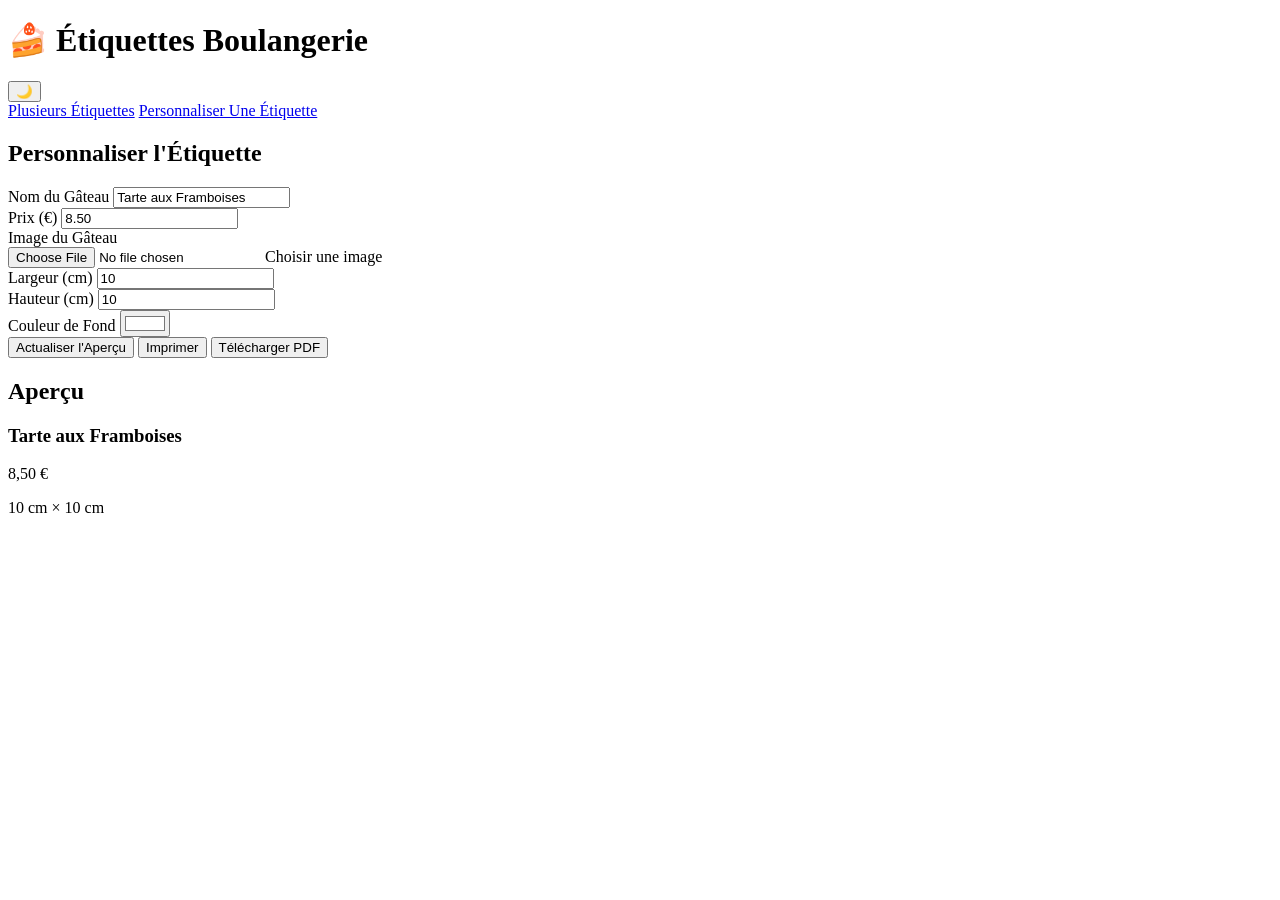
==== single.html @ 45eea837 "Add single.html" ====
<!DOCTYPE html>
<html lang="fr">
<head>
  <meta charset="UTF-8">
  <meta name="viewport" content="width=device-width, initial-scale=1.0">
  <title>Personnaliser Étiquette - Boulangerie</title>
  <link rel="stylesheet" href="style.css">
</head>
<body>
  <header>
    <div class="header-content">
      <h1>🍰 Étiquettes Boulangerie</h1>
      <button id="themeToggle" class="theme-toggle" aria-label="Basculer le thème">
        <span class="theme-icon">🌙</span>
      </button>
    </div>
  </header>

  <nav>
    <a href="index.html" class="nav-link">Plusieurs Étiquettes</a>
    <a href="single.html" class="nav-link active">Personnaliser Une Étiquette</a>
  </nav>

  <main>
    <div class="single-page-container">
      <section class="form-section">
        <h2>Personnaliser l'Étiquette</h2>

        <div class="form-group">
          <label for="singleName">Nom du Gâteau</label>
          <input type="text" id="singleName" placeholder="Ex: Tarte aux Framboises" value="Tarte aux Framboises">
        </div>

        <div class="form-group">
          <label for="singlePrice">Prix (€)</label>
          <input type="number" id="singlePrice" placeholder="8.50" value="8.50" step="0.01">
        </div>

        <div class="form-group">
          <label for="singleImage">Image du Gâteau</label>
          <div class="file-input-wrapper">
            <input type="file" id="singleImage" accept="image/*">
            <label for="singleImage" class="file-input-label">Choisir une image</label>
          </div>
          <small id="imageFileName"></small>
        </div>

        <div class="form-group">
          <label for="labelWidth">Largeur (cm)</label>
          <input type="number" id="labelWidth" value="10" step="0.1">
        </div>

        <div class="form-group">
          <label for="labelHeight">Hauteur (cm)</label>
          <input type="number" id="labelHeight" value="10" step="0.1">
        </div>

        <div class="form-group">
          <label for="backgroundColor">Couleur de Fond</label>
          <input type="color" id="backgroundColor" value="#ffffff">
        </div>

        <div class="button-group">
          <button id="updatePreview" class="btn btn-primary">Actualiser l'Aperçu</button>
          <button id="printSingle" class="btn btn-secondary">Imprimer</button>
          <button id="downloadSinglePdf" class="btn btn-secondary">Télécharger PDF</button>
        </div>
      </section>

      <section class="preview-section">
        <h2>Aperçu</h2>
        <div id="singlePreview" class="label-preview">
          <div class="label-content" id="labelContent">
            <img id="previewImage" src="" alt="" style="max-width: 80%; margin: 5px auto; display: none;">
            <h3 id="previewName">Tarte aux Framboises</h3>
            <p id="previewPrice" class="price">8,50 €</p>
          </div>
        </div>
        <div class="dimensions-info">
          <p id="dimensionsText">10 cm × 10 cm</p>
        </div>
      </section>
    </div>
  </main>

  <script src="script.js"></script>
</body>
</html>
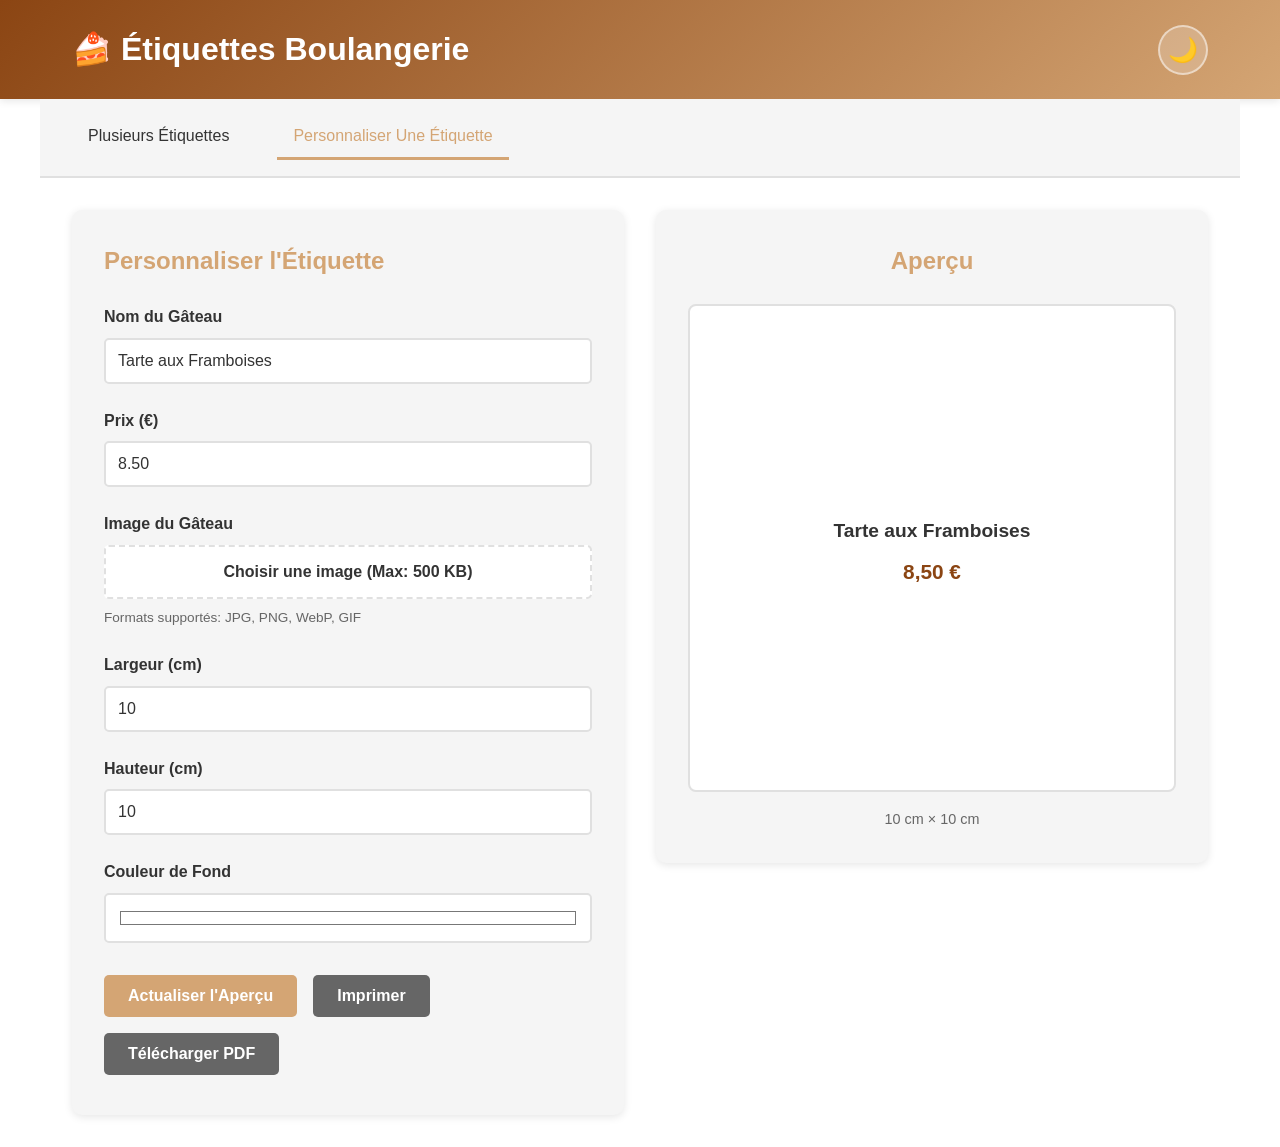
==== commit 52b690a7: "Enhancement: meilleur support des formats d'image (v1.1.1)" ====
--- a/single.html
+++ b/single.html
@@ -39,10 +39,12 @@
         <div class="form-group">
           <label for="singleImage">Image du Gâteau</label>
           <div class="file-input-wrapper">
-            <input type="file" id="singleImage" accept="image/*">
-            <label for="singleImage" class="file-input-label">Choisir une image</label>
+            <input type="file" id="singleImage" accept=".jpg,.jpeg,.png,.webp,.gif">
+            <label for="singleImage" class="file-input-label">Choisir une image (Max: 500 KB)</label>
           </div>
-          <small id="imageFileName"></small>
+          <small id="imageFileName" style="color: var(--color-text-secondary); font-size: 0.85rem;">
+            Formats supportés: JPG, PNG, WebP, GIF
+          </small>
         </div>
 
         <div class="form-group">
--- a/style.css
+++ b/style.css
@@ -0,0 +1,476 @@
+:root {
+  --color-bg: #ffffff;
+  --color-bg-secondary: #f5f5f5;
+  --color-text: #333333;
+  --color-text-secondary: #666666;
+  --color-border: #e0e0e0;
+  --color-primary: #d4a574;
+  --color-primary-hover: #c19558;
+  --color-accent: #8b4513;
+  --shadow: 0 2px 8px rgba(0, 0, 0, 0.1);
+}
+
+html[data-theme="dark"] {
+  --color-bg: #1a1a1a;
+  --color-bg-secondary: #2d2d2d;
+  --color-text: #e0e0e0;
+  --color-text-secondary: #b0b0b0;
+  --color-border: #404040;
+  --color-primary: #d4a574;
+  --color-primary-hover: #e8c599;
+  --color-accent: #f4a460;
+  --shadow: 0 2px 8px rgba(0, 0, 0, 0.5);
+}
+
+* {
+  margin: 0;
+  padding: 0;
+  box-sizing: border-box;
+}
+
+body {
+  font-family: 'Segoe UI', Tahoma, Geneva, Verdana, sans-serif;
+  background-color: var(--color-bg);
+  color: var(--color-text);
+  transition: background-color 0.3s ease, color 0.3s ease;
+  line-height: 1.6;
+}
+
+/* Header */
+header {
+  background: linear-gradient(135deg, var(--color-accent), var(--color-primary));
+  color: white;
+  padding: 1.5rem 0;
+  box-shadow: var(--shadow);
+}
+
+.header-content {
+  max-width: 1200px;
+  margin: 0 auto;
+  padding: 0 2rem;
+  display: flex;
+  justify-content: space-between;
+  align-items: center;
+}
+
+header h1 {
+  font-size: 2rem;
+  font-weight: 700;
+}
+
+/* Theme Toggle */
+.theme-toggle {
+  background: rgba(255, 255, 255, 0.2);
+  border: 2px solid rgba(255, 255, 255, 0.5);
+  color: white;
+  width: 50px;
+  height: 50px;
+  border-radius: 50%;
+  cursor: pointer;
+  display: flex;
+  align-items: center;
+  justify-content: center;
+  font-size: 1.5rem;
+  transition: all 0.3s ease;
+}
+
+.theme-toggle:hover {
+  background: rgba(255, 255, 255, 0.3);
+  border-color: rgba(255, 255, 255, 0.8);
+  transform: scale(1.1);
+}
+
+.theme-icon {
+  display: inline-block;
+  transition: transform 0.3s ease;
+}
+
+/* Navigation */
+nav {
+  background-color: var(--color-bg-secondary);
+  border-bottom: 2px solid var(--color-border);
+  padding: 1rem 0;
+  position: sticky;
+  top: 0;
+  z-index: 100;
+}
+
+nav {
+  max-width: 1200px;
+  margin: 0 auto;
+  padding: 1rem 2rem;
+  display: flex;
+  gap: 2rem;
+}
+
+.nav-link {
+  color: var(--color-text);
+  text-decoration: none;
+  font-weight: 500;
+  padding: 0.5rem 1rem;
+  border-bottom: 3px solid transparent;
+  transition: all 0.3s ease;
+}
+
+.nav-link:hover {
+  color: var(--color-primary);
+  border-bottom-color: var(--color-primary);
+}
+
+.nav-link.active {
+  color: var(--color-primary);
+  border-bottom-color: var(--color-primary);
+}
+
+/* Main */
+main {
+  max-width: 1200px;
+  margin: 2rem auto;
+  padding: 0 2rem;
+}
+
+/* Container */
+.container {
+  background-color: var(--color-bg-secondary);
+  padding: 2rem;
+  border-radius: 10px;
+  margin-bottom: 2rem;
+  box-shadow: var(--shadow);
+}
+
+.container h2 {
+  margin-bottom: 1.5rem;
+  color: var(--color-primary);
+  font-size: 1.5rem;
+}
+
+/* Form Groups */
+.form-group {
+  margin-bottom: 1.5rem;
+}
+
+.form-group label {
+  display: block;
+  margin-bottom: 0.5rem;
+  font-weight: 600;
+  color: var(--color-text);
+}
+
+.form-group input[type="text"],
+.form-group input[type="number"],
+.form-group input[type="url"],
+.form-group input[type="color"],
+.form-group input[type="file"] {
+  width: 100%;
+  padding: 0.75rem;
+  border: 2px solid var(--color-border);
+  border-radius: 5px;
+  font-size: 1rem;
+  background-color: var(--color-bg);
+  color: var(--color-text);
+  transition: border-color 0.3s ease;
+}
+
+.form-group input[type="text"]:focus,
+.form-group input[type="number"]:focus,
+.form-group input[type="url"]:focus,
+.form-group input[type="color"]:focus {
+  outline: none;
+  border-color: var(--color-primary);
+  box-shadow: 0 0 0 3px rgba(212, 165, 116, 0.1);
+}
+
+.form-group input[type="color"] {
+  height: 50px;
+  cursor: pointer;
+}
+
+/* File Input */
+.file-input-wrapper {
+  position: relative;
+}
+
+#singleImage {
+  display: none;
+}
+
+.file-input-label {
+  display: block;
+  padding: 0.75rem 1rem;
+  background-color: var(--color-bg);
+  color: var(--color-text);
+  border: 2px dashed var(--color-border);
+  border-radius: 5px;
+  cursor: pointer;
+  text-align: center;
+  transition: all 0.3s ease;
+  font-weight: 500;
+}
+
+.file-input-label:hover {
+  background-color: var(--color-primary);
+  color: white;
+  border-color: var(--color-primary);
+}
+
+#imageFileName {
+  display: block;
+  margin-top: 0.5rem;
+  color: var(--color-text-secondary);
+  font-size: 0.9rem;
+}
+
+/* Buttons */
+.btn {
+  padding: 0.75rem 1.5rem;
+  border: none;
+  border-radius: 5px;
+  font-size: 1rem;
+  font-weight: 600;
+  cursor: pointer;
+  transition: all 0.3s ease;
+  margin-right: 0.5rem;
+  margin-bottom: 0.5rem;
+}
+
+.btn-primary {
+  background-color: var(--color-primary);
+  color: white;
+}
+
+.btn-primary:hover {
+  background-color: var(--color-primary-hover);
+  transform: translateY(-2px);
+  box-shadow: var(--shadow);
+}
+
+.btn-secondary {
+  background-color: var(--color-text-secondary);
+  color: white;
+}
+
+.btn-secondary:hover {
+  background-color: var(--color-accent);
+  transform: translateY(-2px);
+  box-shadow: var(--shadow);
+}
+
+.button-group {
+  margin-top: 2rem;
+  display: flex;
+  flex-wrap: wrap;
+  gap: 0.5rem;
+}
+
+/* Preview Grid */
+.preview-grid {
+  display: grid;
+  grid-template-columns: repeat(auto-fill, minmax(150px, 1fr));
+  gap: 1.5rem;
+  margin-top: 1.5rem;
+}
+
+.label-card {
+  background-color: #ffffff;
+  border: 2px solid var(--color-border);
+  border-radius: 8px;
+  overflow: hidden;
+  box-shadow: var(--shadow);
+  transition: transform 0.3s ease, box-shadow 0.3s ease;
+}
+
+html[data-theme="dark"] .label-card {
+  background-color: #2d2d2d;
+}
+
+.label-card:hover {
+  transform: translateY(-5px);
+  box-shadow: 0 8px 16px rgba(0, 0, 0, 0.15);
+}
+
+.label-image {
+  width: 100%;
+  height: 100px;
+  object-fit: cover;
+  background-color: var(--color-bg-secondary);
+}
+
+.label-info {
+  padding: 1rem;
+}
+
+.label-info h3 {
+  margin: 0.5rem 0;
+  font-size: 0.95rem;
+  color: var(--color-text);
+}
+
+.label-info p {
+  margin: 0.25rem 0;
+  color: var(--color-text-secondary);
+  font-size: 0.85rem;
+}
+
+.label-price {
+  font-size: 1.1rem;
+  font-weight: 700;
+  color: var(--color-primary);
+  margin-top: 0.5rem;
+}
+
+/* Single Page Layout */
+.single-page-container {
+  display: grid;
+  grid-template-columns: 1fr 1fr;
+  gap: 2rem;
+  align-items: start;
+}
+
+.form-section {
+  background-color: var(--color-bg-secondary);
+  padding: 2rem;
+  border-radius: 10px;
+  box-shadow: var(--shadow);
+}
+
+.form-section h2 {
+  margin-bottom: 1.5rem;
+  color: var(--color-primary);
+  font-size: 1.5rem;
+}
+
+.preview-section {
+  background-color: var(--color-bg-secondary);
+  padding: 2rem;
+  border-radius: 10px;
+  box-shadow: var(--shadow);
+  text-align: center;
+}
+
+.preview-section h2 {
+  margin-bottom: 1.5rem;
+  color: var(--color-primary);
+  font-size: 1.5rem;
+}
+
+/* Label Preview */
+.label-preview {
+  width: 100%;
+  aspect-ratio: 1;
+  border: 2px solid var(--color-border);
+  border-radius: 8px;
+  display: flex;
+  align-items: center;
+  justify-content: center;
+  margin-bottom: 1rem;
+  background-color: #ffffff;
+  padding: 1rem;
+  overflow: auto;
+}
+
+html[data-theme="dark"] .label-preview {
+  background-color: #2d2d2d;
+}
+
+.label-content {
+  text-align: center;
+  width: 100%;
+  height: 100%;
+  display: flex;
+  flex-direction: column;
+  align-items: center;
+  justify-content: center;
+  color: #333;
+}
+
+.label-content img {
+  max-width: 90%;
+  max-height: 40%;
+  object-fit: contain;
+  margin: 10px auto;
+  display: block;
+  border-radius: 4px;
+}
+
+.label-content h3 {
+  font-size: 1.2rem;
+  margin: 0.5rem 0;
+}
+
+.label-content .price {
+  font-size: 1.3rem;
+  font-weight: bold;
+  color: var(--color-accent);
+}
+
+.dimensions-info {
+  text-align: center;
+  color: var(--color-text-secondary);
+  font-size: 0.9rem;
+}
+
+/* Small */
+small {
+  color: var(--color-text-secondary);
+  font-size: 0.85rem;
+}
+
+/* Responsive */
+@media (max-width: 768px) {
+  header h1 {
+    font-size: 1.5rem;
+  }
+
+  nav {
+    flex-direction: column;
+    gap: 0.5rem;
+  }
+
+  .single-page-container {
+    grid-template-columns: 1fr;
+  }
+
+  .preview-grid {
+    grid-template-columns: repeat(auto-fill, minmax(120px, 1fr));
+  }
+
+  main {
+    padding: 0 1rem;
+    margin: 1rem auto;
+  }
+
+  .container {
+    padding: 1.5rem;
+  }
+
+  .button-group {
+    flex-direction: column;
+  }
+
+  .btn {
+    width: 100%;
+    margin-right: 0;
+  }
+}
+
+/* Print Styles */
+@media print {
+  header,
+  nav,
+  .container h2,
+  .form-section,
+  .button-group,
+  .dimensions-info {
+    display: none;
+  }
+
+  body {
+    background-color: white;
+  }
+
+  .label-card {
+    page-break-inside: avoid;
+    box-shadow: none;
+    border: 1px solid #ccc;
+  }
+}
